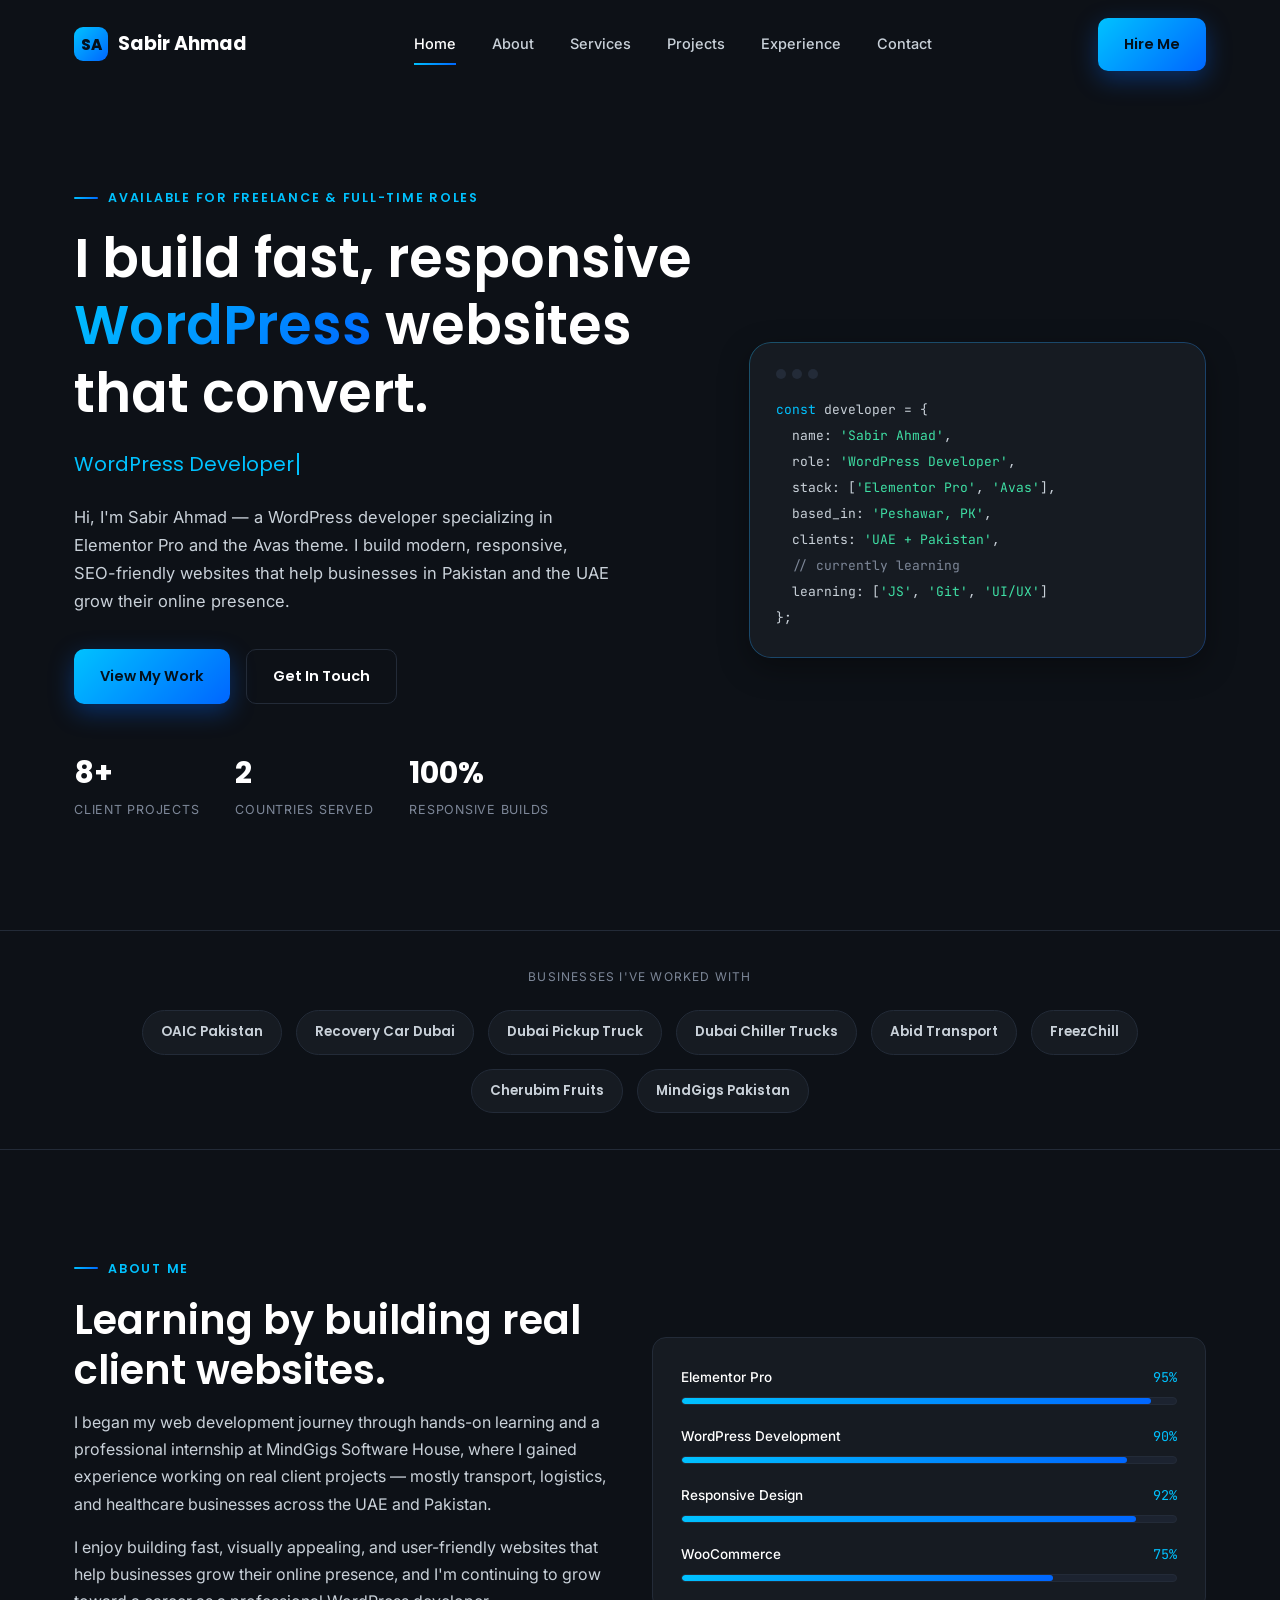
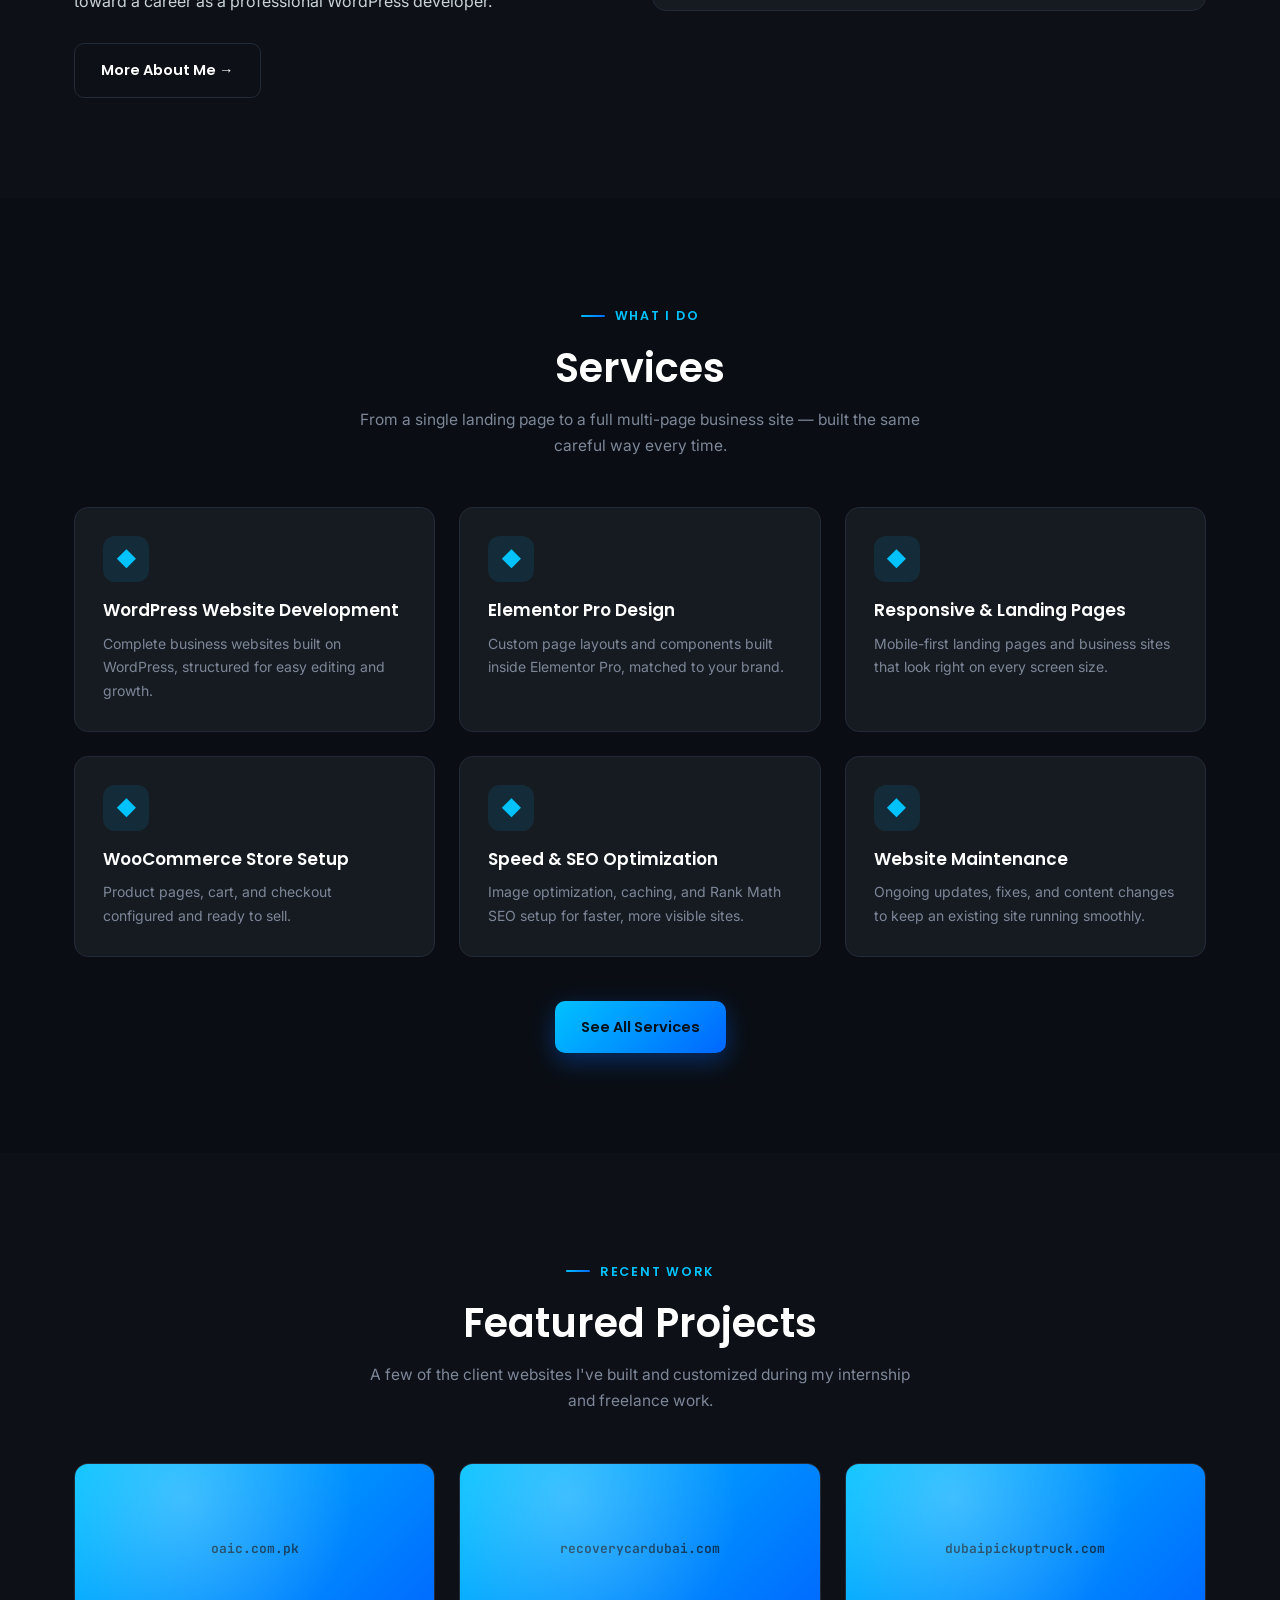
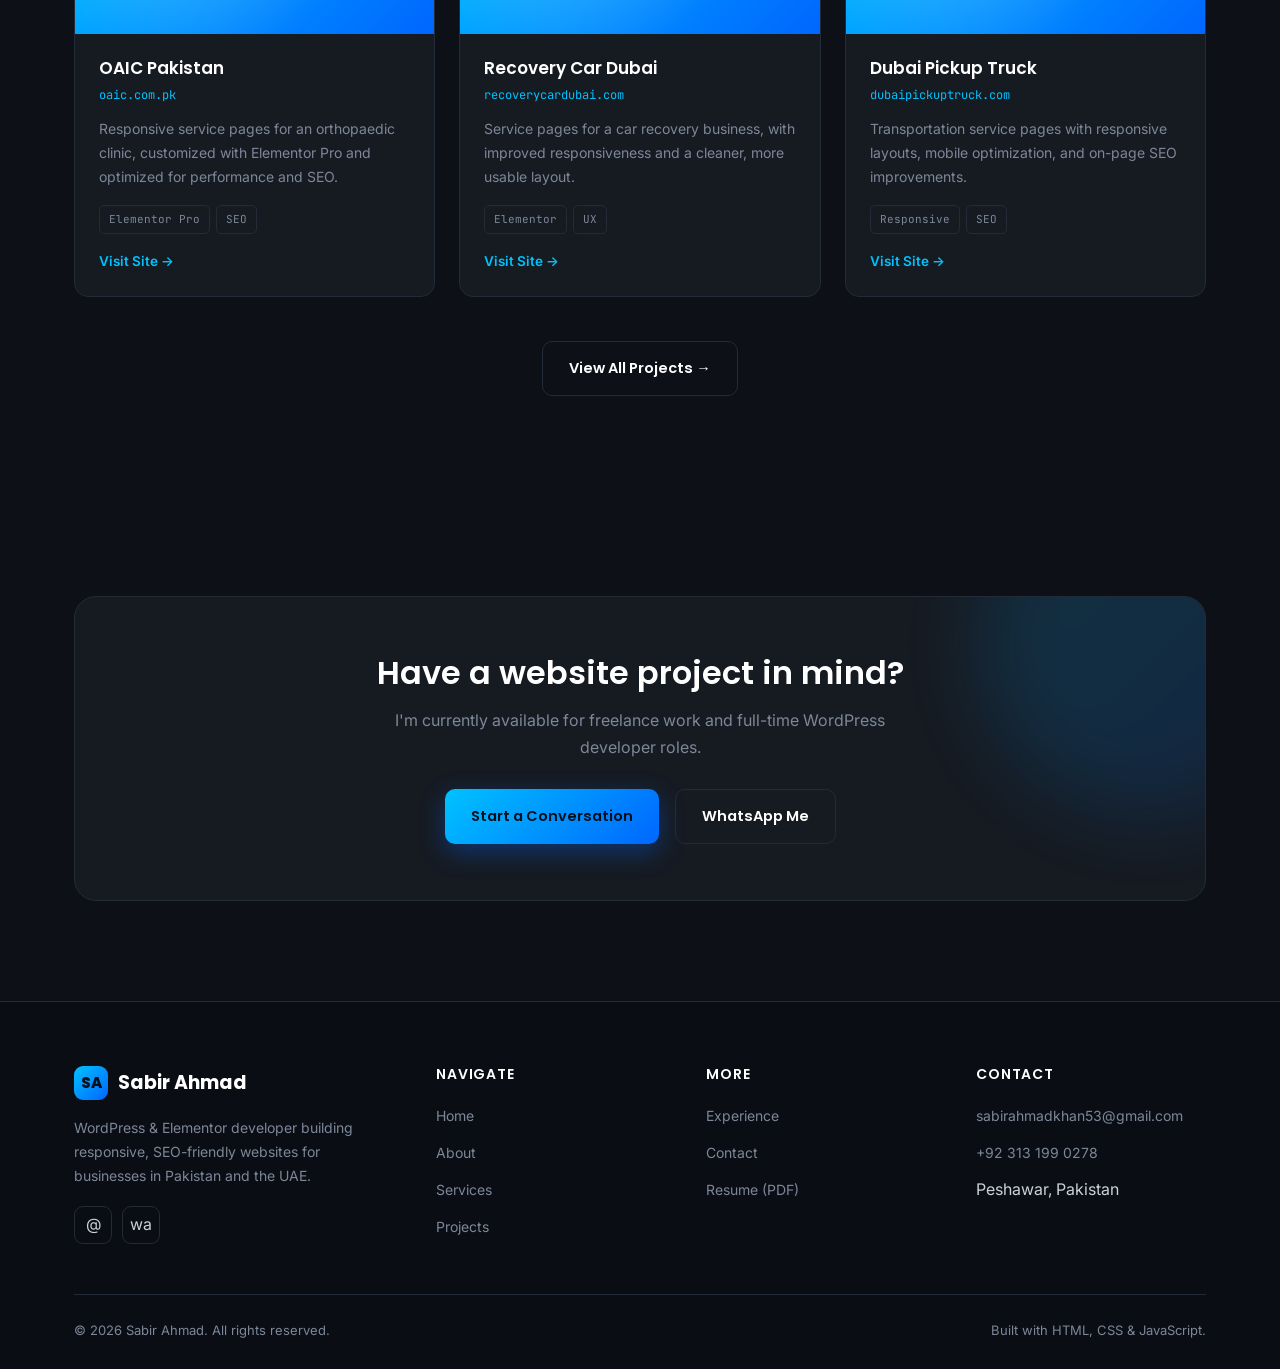
==== index.html @ bbc5834f "First commit" ====
<!DOCTYPE html>
<html lang="en">
<head>
<meta charset="UTF-8">
<meta name="viewport" content="width=device-width, initial-scale=1.0">
<title>Sabir Ahmad | WordPress &amp; Elementor Developer</title>
<meta name="description" content="Sabir Ahmad is a WordPress developer specializing in Elementor Pro and the Avas theme, building responsive, SEO-friendly websites for businesses in Pakistan and the UAE.">
<meta property="og:title" content="Sabir Ahmad | WordPress & Elementor Developer">
<meta property="og:description" content="Responsive, SEO-friendly WordPress websites built with Elementor Pro.">
<meta property="og:type" content="website">
<link rel="preconnect" href="https://fonts.googleapis.com">
<link rel="preconnect" href="https://fonts.gstatic.com" crossorigin>
<link href="https://fonts.googleapis.com/css2?family=Poppins:wght@500;600;700;800&family=Inter:wght@400;500;600&family=JetBrains+Mono:wght@400;500&display=swap" rel="stylesheet">
<link rel="stylesheet" href="css/style.css">
<link rel="stylesheet" href="css/responsive.css">
<link rel="stylesheet" href="css/animations.css">
</head>
<body>

<div class="loader"><div class="loader-mark">SA</div></div>

<header class="site-header">
  <div class="container nav-wrap">
    <a href="index.html" class="logo"><span class="mark">SA</span><span class="text">Sabir Ahmad</span></a>
    <nav class="nav-links">
      <a href="index.html" class="active">Home</a>
      <a href="about.html">About</a>
      <a href="services.html">Services</a>
      <a href="projects.html">Projects</a>
      <a href="experience.html">Experience</a>
      <a href="contact.html">Contact</a>
    </nav>
    <div class="nav-actions">
      <a href="contact.html" class="btn btn-primary">Hire Me</a>
      <button class="hamburger" aria-label="Toggle menu"><span></span><span></span><span></span></button>
    </div>
  </div>
</header>

<div class="mobile-menu">
  <a href="index.html">Home</a>
  <a href="about.html">About</a>
  <a href="services.html">Services</a>
  <a href="projects.html">Projects</a>
  <a href="experience.html">Experience</a>
  <a href="contact.html">Contact</a>
</div>

<main>
  <!-- HERO -->
  <section class="hero">
    <div class="container hero-grid">
      <div>
        <div class="eyebrow">Available for freelance &amp; full-time roles</div>
        <h1>I build fast, responsive <span class="grad">WordPress</span> websites that convert.</h1>
        <div class="typing-line">
          <span class="typing-text" data-words='["WordPress Developer", "Elementor Pro Specialist", "WooCommerce Setup Expert", "Freelance Web Designer"]'></span><span class="cursor"></span>
        </div>
        <p class="lead">Hi, I'm Sabir Ahmad — a WordPress developer specializing in Elementor Pro and the Avas theme. I build modern, responsive, SEO-friendly websites that help businesses in Pakistan and the UAE grow their online presence.</p>
        <div class="hero-ctas">
          <a href="projects.html" class="btn btn-primary">View My Work</a>
          <a href="contact.html" class="btn btn-outline">Get In Touch</a>
        </div>
        <div class="hero-stats">
          <div class="hero-stat">
            <div class="num"><span class="count" data-target="8" data-suffix="+">0</span></div>
            <div class="label">Client Projects</div>
          </div>
          <div class="hero-stat">
            <div class="num"><span class="count" data-target="2" data-suffix="">0</span></div>
            <div class="label">Countries Served</div>
          </div>
          <div class="hero-stat">
            <div class="num"><span class="count" data-target="100" data-suffix="%">0</span></div>
            <div class="label">Responsive Builds</div>
          </div>
        </div>
      </div>
      <div class="hero-visual reveal">
        <div class="window-bar"><span></span><span></span><span></span></div>
        <div class="code-block">
          <div><span class="key">const</span> developer = {</div>
          <div>&nbsp;&nbsp;name: <span class="str">'Sabir Ahmad'</span>,</div>
          <div>&nbsp;&nbsp;role: <span class="str">'WordPress Developer'</span>,</div>
          <div>&nbsp;&nbsp;stack: [<span class="str">'Elementor Pro'</span>, <span class="str">'Avas'</span>],</div>
          <div>&nbsp;&nbsp;based_in: <span class="str">'Peshawar, PK'</span>,</div>
          <div>&nbsp;&nbsp;clients: <span class="str">'UAE + Pakistan'</span>,</div>
          <div>&nbsp;&nbsp;<span class="com">// currently learning</span></div>
          <div>&nbsp;&nbsp;learning: [<span class="str">'JS'</span>, <span class="str">'Git'</span>, <span class="str">'UI/UX'</span>]</div>
          <div>};</div>
        </div>
      </div>
    </div>
  </section>

  <!-- CLIENT STRIP -->
  <section style="padding:0;">
    <div class="client-strip">
      <div class="container">
        <div class="label">Businesses I've Worked With</div>
        <div class="client-row">
          <span class="client-chip">OAIC Pakistan</span>
          <span class="client-chip">Recovery Car Dubai</span>
          <span class="client-chip">Dubai Pickup Truck</span>
          <span class="client-chip">Dubai Chiller Trucks</span>
          <span class="client-chip">Abid Transport</span>
          <span class="client-chip">FreezChill</span>
          <span class="client-chip">Cherubim Fruits</span>
          <span class="client-chip">MindGigs Pakistan</span>
        </div>
      </div>
    </div>
  </section>

  <!-- ABOUT PREVIEW -->
  <section>
    <div class="container">
      <div class="grid-2" style="align-items:center;">
        <div class="reveal">
          <div class="eyebrow">About Me</div>
          <h2 class="section-title">Learning by building real client websites.</h2>
          <p style="margin-bottom:16px;">I began my web development journey through hands-on learning and a professional internship at MindGigs Software House, where I gained experience working on real client projects — mostly transport, logistics, and healthcare businesses across the UAE and Pakistan.</p>
          <p style="margin-bottom:28px;">I enjoy building fast, visually appealing, and user-friendly websites that help businesses grow their online presence, and I'm continuing to grow toward a career as a professional WordPress developer.</p>
          <a href="about.html" class="btn btn-outline">More About Me →</a>
        </div>
        <div class="card reveal delay-1">
          <div class="skill-item">
            <div class="skill-top"><span class="name">Elementor Pro</span><span class="pct">95%</span></div>
            <div class="progress-track"><div class="progress-fill" data-value="95"></div></div>
          </div>
          <div class="skill-item">
            <div class="skill-top"><span class="name">WordPress Development</span><span class="pct">90%</span></div>
            <div class="progress-track"><div class="progress-fill" data-value="90"></div></div>
          </div>
          <div class="skill-item">
            <div class="skill-top"><span class="name">Responsive Design</span><span class="pct">92%</span></div>
            <div class="progress-track"><div class="progress-fill" data-value="92"></div></div>
          </div>
          <div class="skill-item" style="margin-bottom:0;">
            <div class="skill-top"><span class="name">WooCommerce</span><span class="pct">75%</span></div>
            <div class="progress-track"><div class="progress-fill" data-value="75"></div></div>
          </div>
        </div>
      </div>
    </div>
  </section>

  <!-- SERVICES PREVIEW -->
  <section style="background:var(--bg-alt);">
    <div class="container">
      <div class="section-head center">
        <div class="eyebrow">What I Do</div>
        <h2 class="section-title">Services</h2>
        <p class="section-sub">From a single landing page to a full multi-page business site — built the same careful way every time.</p>
      </div>
      <div class="grid-3">
        <div class="card reveal">
          <div class="icon">◆</div>
          <h3>WordPress Website Development</h3>
          <p>Complete business websites built on WordPress, structured for easy editing and growth.</p>
        </div>
        <div class="card reveal delay-1">
          <div class="icon">◆</div>
          <h3>Elementor Pro Design</h3>
          <p>Custom page layouts and components built inside Elementor Pro, matched to your brand.</p>
        </div>
        <div class="card reveal delay-2">
          <div class="icon">◆</div>
          <h3>Responsive &amp; Landing Pages</h3>
          <p>Mobile-first landing pages and business sites that look right on every screen size.</p>
        </div>
        <div class="card reveal">
          <div class="icon">◆</div>
          <h3>WooCommerce Store Setup</h3>
          <p>Product pages, cart, and checkout configured and ready to sell.</p>
        </div>
        <div class="card reveal delay-1">
          <div class="icon">◆</div>
          <h3>Speed &amp; SEO Optimization</h3>
          <p>Image optimization, caching, and Rank Math SEO setup for faster, more visible sites.</p>
        </div>
        <div class="card reveal delay-2">
          <div class="icon">◆</div>
          <h3>Website Maintenance</h3>
          <p>Ongoing updates, fixes, and content changes to keep an existing site running smoothly.</p>
        </div>
      </div>
      <div style="text-align:center; margin-top:44px;">
        <a href="services.html" class="btn btn-primary">See All Services</a>
      </div>
    </div>
  </section>

  <!-- FEATURED PROJECTS -->
  <section>
    <div class="container">
      <div class="section-head center">
        <div class="eyebrow">Recent Work</div>
        <h2 class="section-title">Featured Projects</h2>
        <p class="section-sub">A few of the client websites I've built and customized during my internship and freelance work.</p>
      </div>
      <div class="grid-3">
        <div class="project-card reveal">
          <div class="project-thumb"><span class="site">oaic.com.pk</span></div>
          <div class="project-body">
            <h3>OAIC Pakistan</h3>
            <span class="url">oaic.com.pk</span>
            <p>Responsive service pages for an orthopaedic clinic, customized with Elementor Pro and optimized for performance and SEO.</p>
            <div class="project-tags"><span>Elementor Pro</span><span>SEO</span></div>
            <div class="project-links"><a href="https://oaic.com.pk/" target="_blank" rel="noopener">Visit Site →</a></div>
          </div>
        </div>
        <div class="project-card reveal delay-1">
          <div class="project-thumb"><span class="site">recoverycardubai.com</span></div>
          <div class="project-body">
            <h3>Recovery Car Dubai</h3>
            <span class="url">recoverycardubai.com</span>
            <p>Service pages for a car recovery business, with improved responsiveness and a cleaner, more usable layout.</p>
            <div class="project-tags"><span>Elementor</span><span>UX</span></div>
            <div class="project-links"><a href="https://recoverycardubai.com/" target="_blank" rel="noopener">Visit Site →</a></div>
          </div>
        </div>
        <div class="project-card reveal delay-2">
          <div class="project-thumb"><span class="site">dubaipickuptruck.com</span></div>
          <div class="project-body">
            <h3>Dubai Pickup Truck</h3>
            <span class="url">dubaipickuptruck.com</span>
            <p>Transportation service pages with responsive layouts, mobile optimization, and on-page SEO improvements.</p>
            <div class="project-tags"><span>Responsive</span><span>SEO</span></div>
            <div class="project-links"><a href="https://dubaipickuptruck.com/" target="_blank" rel="noopener">Visit Site →</a></div>
          </div>
        </div>
      </div>
      <div style="text-align:center; margin-top:44px;">
        <a href="projects.html" class="btn btn-outline">View All Projects →</a>
      </div>
    </div>
  </section>

  <!-- CTA -->
  <section>
    <div class="container">
      <div class="cta-banner reveal">
        <h2>Have a website project in mind?</h2>
        <p>I'm currently available for freelance work and full-time WordPress developer roles.</p>
        <div class="cta-actions">
          <a href="contact.html" class="btn btn-primary">Start a Conversation</a>
          <a href="https://wa.me/923131990278" class="btn btn-outline" target="_blank" rel="noopener">WhatsApp Me</a>
        </div>
      </div>
    </div>
  </section>
</main>

<footer class="site-footer">
  <div class="container">
    <div class="footer-grid">
      <div class="footer-col">
        <a href="index.html" class="logo"><span class="mark">SA</span><span class="text">Sabir Ahmad</span></a>
        <p style="margin-top:16px;">WordPress &amp; Elementor developer building responsive, SEO-friendly websites for businesses in Pakistan and the UAE.</p>
        <div class="footer-social">
          <a href="mailto:sabirahmadkhan53@gmail.com" aria-label="Email">@</a>
          <a href="https://wa.me/923131990278" aria-label="WhatsApp" target="_blank" rel="noopener">wa</a>
        </div>
      </div>
      <div class="footer-col">
        <h4>Navigate</h4>
        <ul>
          <li><a href="index.html">Home</a></li>
          <li><a href="about.html">About</a></li>
          <li><a href="services.html">Services</a></li>
          <li><a href="projects.html">Projects</a></li>
        </ul>
      </div>
      <div class="footer-col">
        <h4>More</h4>
        <ul>
          <li><a href="experience.html">Experience</a></li>
          <li><a href="contact.html">Contact</a></li>
          <li><a href="resume/Sabir-Ahmad-CV.pdf">Resume (PDF)</a></li>
        </ul>
      </div>
      <div class="footer-col">
        <h4>Contact</h4>
        <ul>
          <li><a href="mailto:sabirahmadkhan53@gmail.com">sabirahmadkhan53@gmail.com</a></li>
          <li><a href="tel:+923131990278">+92 313 199 0278</a></li>
          <li>Peshawar, Pakistan</li>
        </ul>
      </div>
    </div>
    <div class="footer-bottom">
      <span>© <span class="current-year"></span> Sabir Ahmad. All rights reserved.</span>
      <span>Built with HTML, CSS &amp; JavaScript.</span>
    </div>
  </div>
</footer>

<div class="back-to-top" aria-label="Back to top">↑</div>

<script src="js/script.js"></script>
</body>
</html>
---- css/style.css ----
/* ===========================================================
   Sabir Ahmad — Portfolio — style.css
   =========================================================== */

:root{
  --bg:#0D1117;
  --bg-alt:#0A0E14;
  --card:#161B22;
  --card-alt:#1C2330;
  --border:#232B38;
  --primary:#00C2FF;
  --secondary:#0066FF;
  --gradient: linear-gradient(135deg, var(--primary), var(--secondary));
  --text:#FFFFFF;
  --text-muted:#C9D1D9;
  --text-dim:#7D8798;
  --success:#3FE0A5;
  --radius-sm:8px;
  --radius-md:14px;
  --radius-lg:22px;
  --shadow-card: 0 10px 30px rgba(0,0,0,0.35);
  --max-width:1180px;
  --font-heading:'Poppins', sans-serif;
  --font-body:'Inter', sans-serif;
}

*{ margin:0; padding:0; box-sizing:border-box; }

html{ scroll-behavior:smooth; }

body{
  background:var(--bg);
  color:var(--text-muted);
  font-family:var(--font-body);
  line-height:1.7;
  overflow-x:hidden;
  -webkit-font-smoothing:antialiased;
}

h1,h2,h3,h4,h5{
  font-family:var(--font-heading);
  color:var(--text);
  line-height:1.25;
  font-weight:600;
}

a{ text-decoration:none; color:inherit; }
ul{ list-style:none; }
img{ max-width:100%; display:block; }
button{ font-family:var(--font-body); cursor:pointer; border:none; background:none; }

.container{
  max-width:var(--max-width);
  margin:0 auto;
  padding:0 24px;
}

section{ padding:100px 0; position:relative; }
@media(max-width:768px){ section{ padding:70px 0; } }

.eyebrow{
  display:inline-flex;
  align-items:center;
  gap:10px;
  font-family:var(--font-heading);
  font-size:12.5px;
  font-weight:600;
  letter-spacing:0.14em;
  text-transform:uppercase;
  color:var(--primary);
  margin-bottom:16px;
}
.eyebrow::before{
  content:'';
  width:24px; height:2px;
  background:var(--gradient);
  border-radius:2px;
}

.section-title{
  font-size:clamp(28px,3.4vw,40px);
  margin-bottom:14px;
}
.section-sub{
  color:var(--text-dim);
  max-width:56ch;
  font-size:15.5px;
  margin-bottom:48px;
}
.section-head{ margin-bottom:48px; }
.section-head.center{ text-align:center; margin-left:auto; margin-right:auto; }
.section-head.center .section-sub{ margin-left:auto; margin-right:auto; }
.section-head.center .eyebrow{ justify-content:center; }

/* ---------- Buttons ---------- */
.btn{
  display:inline-flex;
  align-items:center;
  gap:8px;
  font-family:var(--font-heading);
  font-weight:600;
  font-size:14.5px;
  padding:14px 26px;
  border-radius:10px;
  transition:transform .25s ease, box-shadow .25s ease, background .25s ease, color .25s ease;
  white-space:nowrap;
}
.btn-primary{
  background:var(--gradient);
  color:#04101B;
  box-shadow:0 8px 24px rgba(0,102,255,0.35);
}
.btn-primary:hover{ transform:translateY(-2px); box-shadow:0 12px 30px rgba(0,194,255,0.45); }
.btn-outline{
  border:1.5px solid var(--border);
  color:var(--text);
}
.btn-outline:hover{ border-color:var(--primary); color:var(--primary); transform:translateY(-2px); }
.btn-block{ width:100%; justify-content:center; }

/* ---------- Header / Nav ---------- */
.site-header{
  position:fixed;
  top:0; left:0; right:0;
  z-index:1000;
  padding:18px 0;
  transition:background .3s ease, padding .3s ease, box-shadow .3s ease;
}
.site-header.scrolled{
  background:rgba(13,17,23,0.88);
  backdrop-filter:blur(12px);
  padding:12px 0;
  box-shadow:0 6px 24px rgba(0,0,0,0.35);
  border-bottom:1px solid var(--border);
}
.nav-wrap{
  display:flex;
  align-items:center;
  justify-content:space-between;
}
.logo{
  font-family:var(--font-heading);
  font-weight:700;
  font-size:19px;
  color:var(--text);
  display:flex;
  align-items:center;
  gap:10px;
}
.logo .mark{
  width:34px; height:34px;
  border-radius:9px;
  background:var(--gradient);
  display:flex; align-items:center; justify-content:center;
  color:#04101B; font-weight:800; font-size:15px;
}
.nav-links{
  display:flex;
  gap:36px;
  font-size:14.5px;
  font-weight:500;
  color:var(--text-muted);
}
.nav-links a{ position:relative; padding:4px 0; transition:color .2s ease; }
.nav-links a::after{
  content:'';
  position:absolute; left:0; bottom:-4px;
  width:0; height:2px;
  background:var(--gradient);
  transition:width .25s ease;
}
.nav-links a:hover, .nav-links a.active{ color:var(--text); }
.nav-links a:hover::after, .nav-links a.active::after{ width:100%; }

.nav-actions{ display:flex; align-items:center; gap:18px; }
.hamburger{
  display:none;
  flex-direction:column;
  gap:5px;
  width:26px;
  z-index:1200;
}
.hamburger span{
  height:2px; width:100%; background:var(--text); border-radius:2px;
  transition:transform .3s ease, opacity .3s ease;
}
.mobile-menu{
  position:fixed; inset:0;
  background:var(--bg-alt);
  z-index:1100;
  display:flex; flex-direction:column;
  align-items:center; justify-content:center;
  gap:32px;
  transform:translateY(-100%);
  transition:transform .35s ease;
}
.mobile-menu.open{ transform:translateY(0); }
.mobile-menu a{ font-family:var(--font-heading); font-size:22px; color:var(--text); }

@media(max-width:900px){
  .nav-links{ display:none; }
  .hamburger{ display:flex; }
  .nav-actions .btn{ display:none; }
}

/* ---------- Hero ---------- */
.hero{
  padding:180px 0 110px;
  position:relative;
}
.hero-grid{
  display:grid;
  grid-template-columns:1.15fr 0.85fr;
  gap:56px;
  align-items:center;
}
@media(max-width:900px){ .hero-grid{ grid-template-columns:1fr; } .hero{ padding-top:140px; } }

.hero h1{
  font-size:clamp(32px,5vw,54px);
  margin-bottom:20px;
}
.hero h1 .grad{
  background:var(--gradient);
  -webkit-background-clip:text;
  background-clip:text;
  color:transparent;
}
.typing-line{
  font-family:var(--font-heading);
  font-size:clamp(16px,2vw,20px);
  color:var(--primary);
  min-height:28px;
  margin-bottom:22px;
  display:flex;
  align-items:center;
}
.typing-line .cursor{
  display:inline-block;
  width:2px; height:1.1em;
  background:var(--primary);
  margin-left:3px;
  animation:blink 1s steps(1) infinite;
}
.hero p.lead{
  font-size:16.5px;
  max-width:54ch;
  margin-bottom:34px;
}
.hero-ctas{ display:flex; gap:16px; flex-wrap:wrap; margin-bottom:44px; }

.hero-stats{
  display:flex;
  gap:36px;
  flex-wrap:wrap;
}
.hero-stat .num{
  font-family:var(--font-heading);
  font-size:30px; font-weight:700; color:var(--text);
}
.hero-stat .num .plus{ color:var(--primary); }
.hero-stat .label{ font-size:12.5px; color:var(--text-dim); text-transform:uppercase; letter-spacing:0.06em; }

.hero-visual{
  background:var(--card);
  border:1px solid var(--border);
  border-radius:var(--radius-lg);
  padding:26px;
  box-shadow:var(--shadow-card);
  position:relative;
}
.hero-visual::before{
  content:'';
  position:absolute; inset:-1px;
  border-radius:var(--radius-lg);
  padding:1px;
  background:var(--gradient);
  opacity:0.25;
  -webkit-mask:linear-gradient(#fff 0 0) content-box, linear-gradient(#fff 0 0);
  -webkit-mask-composite:xor; mask-composite:exclude;
  pointer-events:none;
}
.window-bar{ display:flex; gap:6px; margin-bottom:18px; }
.window-bar span{ width:10px; height:10px; border-radius:50%; background:var(--border); }
.code-block{
  font-family:'JetBrains Mono', monospace;
  font-size:13px;
  line-height:2;
  color:var(--text-muted);
}
.code-block .key{ color:var(--primary); }
.code-block .str{ color:var(--success); }
.code-block .com{ color:var(--text-dim); }

/* ---------- Client strip ---------- */
.client-strip{
  border-top:1px solid var(--border);
  border-bottom:1px solid var(--border);
  padding:36px 0;
}
.client-strip .label{
  font-size:12px; text-transform:uppercase; letter-spacing:0.1em;
  color:var(--text-dim); margin-bottom:22px; text-align:center;
}
.client-row{
  display:flex; flex-wrap:wrap; justify-content:center; gap:14px;
}
.client-chip{
  font-family:var(--font-heading);
  font-size:13.5px; font-weight:600;
  color:var(--text-muted);
  border:1px solid var(--border);
  padding:10px 18px;
  border-radius:999px;
  background:var(--card);
}

/* ---------- Cards: skills / services ---------- */
.grid-3{ display:grid; grid-template-columns:repeat(3,1fr); gap:24px; }
.grid-4{ display:grid; grid-template-columns:repeat(4,1fr); gap:22px; }
.grid-2{ display:grid; grid-template-columns:1fr 1fr; gap:24px; }
@media(max-width:900px){ .grid-3{ grid-template-columns:repeat(2,1fr); } .grid-4{ grid-template-columns:repeat(2,1fr); } }
@media(max-width:620px){ .grid-3, .grid-4, .grid-2{ grid-template-columns:1fr; } }

.card{
  background:var(--card);
  border:1px solid var(--border);
  border-radius:var(--radius-md);
  padding:28px;
  transition:transform .3s ease, border-color .3s ease, box-shadow .3s ease;
}
.card:hover{ transform:translateY(-6px); border-color:rgba(0,194,255,0.35); box-shadow:var(--shadow-card); }
.card .icon{
  width:46px; height:46px;
  border-radius:12px;
  background:rgba(0,194,255,0.1);
  color:var(--primary);
  display:flex; align-items:center; justify-content:center;
  font-size:20px;
  margin-bottom:18px;
}
.card h3{ font-size:17px; margin-bottom:10px; }
.card p{ font-size:14px; color:var(--text-dim); }

/* ---------- Skills / progress bars ---------- */
.skill-item{ margin-bottom:20px; }
.skill-top{ display:flex; justify-content:space-between; font-size:13.5px; margin-bottom:8px; }
.skill-top .name{ color:var(--text); font-weight:500; }
.skill-top .pct{ color:var(--primary); font-family:'JetBrains Mono',monospace; }
.progress-track{
  height:8px; border-radius:6px; background:var(--card-alt);
  overflow:hidden; border:1px solid var(--border);
}
.progress-fill{
  height:100%;
  border-radius:6px;
  background:var(--gradient);
  width:0%;
  transition:width 1.2s cubic-bezier(.25,.9,.35,1);
}

.tag-cloud{ display:flex; flex-wrap:wrap; gap:10px; }
.tag-pill{
  font-size:13px; font-weight:500;
  padding:8px 16px;
  border-radius:999px;
  background:var(--card);
  border:1px solid var(--border);
  color:var(--text-muted);
}

/* ---------- Stats counters ---------- */
.counter-strip{
  display:grid; grid-template-columns:repeat(4,1fr); gap:24px;
  background:var(--card);
  border:1px solid var(--border);
  border-radius:var(--radius-lg);
  padding:40px 24px;
}
@media(max-width:700px){ .counter-strip{ grid-template-columns:repeat(2,1fr); } }
.counter-item{ text-align:center; }
.counter-item .count{
  font-family:var(--font-heading);
  font-size:38px; font-weight:700;
  background:var(--gradient); -webkit-background-clip:text; background-clip:text; color:transparent;
}
.counter-item .clabel{ font-size:13px; color:var(--text-dim); margin-top:6px; }

/* ---------- Timeline (experience) ---------- */
.timeline{ position:relative; padding-left:36px; }
.timeline::before{
  content:''; position:absolute; left:9px; top:6px; bottom:6px; width:2px;
  background:linear-gradient(var(--primary), var(--secondary));
  opacity:0.4;
}
.timeline-item{ position:relative; padding-bottom:44px; }
.timeline-item:last-child{ padding-bottom:0; }
.timeline-dot{
  position:absolute; left:-36px; top:2px;
  width:20px; height:20px; border-radius:50%;
  background:var(--bg); border:3px solid var(--primary);
}
.timeline-item .date{
  font-family:'JetBrains Mono',monospace; font-size:12px; color:var(--primary); margin-bottom:6px; display:block;
}
.timeline-item h3{ font-size:18px; margin-bottom:4px; }
.timeline-item .org{ font-size:14px; color:var(--text-dim); margin-bottom:12px; }
.timeline-item ul{ font-size:14px; }
.timeline-item ul li{ padding:4px 0; padding-left:18px; position:relative; }
.timeline-item ul li::before{ content:'—'; position:absolute; left:0; color:var(--primary); }

/* ---------- Projects ---------- */
.project-card{
  background:var(--card);
  border:1px solid var(--border);
  border-radius:var(--radius-md);
  overflow:hidden;
  transition:transform .3s ease, box-shadow .3s ease;
}
.project-card:hover{ transform:translateY(-6px); box-shadow:var(--shadow-card); }
.project-thumb{
  height:170px;
  background:var(--gradient);
  position:relative;
  display:flex; align-items:center; justify-content:center;
  overflow:hidden;
}
.project-thumb span.site{
  font-family:'JetBrains Mono',monospace;
  font-size:13px;
  color:rgba(4,16,27,0.75);
  font-weight:600;
}
.project-thumb::after{
  content:''; position:absolute; inset:0;
  background:radial-gradient(circle at 30% 20%, rgba(255,255,255,0.25), transparent 60%);
}
.project-body{ padding:24px; }
.project-body h3{ font-size:17px; margin-bottom:6px; }
.project-body .url{ font-family:'JetBrains Mono',monospace; font-size:12px; color:var(--primary); margin-bottom:12px; display:block; }
.project-body p{ font-size:14px; color:var(--text-dim); margin-bottom:16px; }
.project-tags{ display:flex; flex-wrap:wrap; gap:6px; margin-bottom:16px; }
.project-tags span{
  font-size:11px; font-family:'JetBrains Mono',monospace;
  border:1px solid var(--border); padding:4px 9px; border-radius:5px; color:var(--text-dim);
}
.project-links{ display:flex; gap:14px; font-size:13.5px; font-weight:600; }
.project-links a{ color:var(--primary); display:flex; align-items:center; gap:6px; }
.project-links a:hover{ text-decoration:underline; }

.filter-bar{ display:flex; gap:10px; flex-wrap:wrap; margin-bottom:40px; }
.filter-btn{
  font-size:13.5px; font-weight:600; font-family:var(--font-heading);
  padding:9px 18px; border-radius:999px;
  border:1px solid var(--border); color:var(--text-muted);
  transition:all .25s ease;
}
.filter-btn.active, .filter-btn:hover{ background:var(--gradient); color:#04101B; border-color:transparent; }

/* ---------- Contact ---------- */
.contact-grid{ display:grid; grid-template-columns:0.85fr 1.15fr; gap:48px; }
@media(max-width:850px){ .contact-grid{ grid-template-columns:1fr; } }
.contact-info-item{
  display:flex; gap:16px; align-items:flex-start;
  padding:18px 0; border-bottom:1px solid var(--border);
}
.contact-info-item:last-child{ border-bottom:none; }
.contact-info-item .icon{
  width:42px; height:42px; border-radius:10px;
  background:rgba(0,194,255,0.1); color:var(--primary);
  display:flex; align-items:center; justify-content:center; flex-shrink:0;
}
.contact-info-item .k{ font-size:12px; text-transform:uppercase; letter-spacing:0.08em; color:var(--text-dim); margin-bottom:4px; }
.contact-info-item .v{ font-size:15px; color:var(--text); font-weight:500; }
.contact-info-item .v:hover{ color:var(--primary); }

.form-group{ margin-bottom:20px; }
.form-group label{ display:block; font-size:13px; color:var(--text-dim); margin-bottom:8px; }
.form-group input, .form-group textarea, .form-group select{
  width:100%;
  background:var(--card);
  border:1px solid var(--border);
  border-radius:9px;
  padding:14px 16px;
  color:var(--text);
  font-family:var(--font-body);
  font-size:14.5px;
  transition:border-color .2s ease;
}
.form-group input:focus, .form-group textarea:focus, .form-group select:focus{
  outline:none; border-color:var(--primary);
}
.form-group textarea{ resize:vertical; min-height:130px; }
.form-note{ font-size:13px; color:var(--text-dim); margin-top:14px; }
.form-success{
  display:none;
  background:rgba(63,224,165,0.1);
  border:1px solid rgba(63,224,165,0.35);
  color:var(--success);
  padding:14px 18px;
  border-radius:9px;
  font-size:14px;
  margin-bottom:20px;
}
.form-success.show{ display:block; }

/* ---------- CTA banner ---------- */
.cta-banner{
  background:var(--card);
  border:1px solid var(--border);
  border-radius:var(--radius-lg);
  padding:56px 40px;
  text-align:center;
  position:relative;
  overflow:hidden;
}
.cta-banner::before{
  content:''; position:absolute; top:-40%; right:-10%;
  width:340px; height:340px; border-radius:50%;
  background:var(--gradient); opacity:0.14; filter:blur(40px);
}
.cta-banner h2{ font-size:clamp(24px,3vw,32px); margin-bottom:14px; }
.cta-banner p{ max-width:50ch; margin:0 auto 28px; color:var(--text-dim); }
.cta-actions{ display:flex; gap:16px; justify-content:center; flex-wrap:wrap; position:relative; z-index:1; }

/* ---------- Footer ---------- */
.site-footer{
  border-top:1px solid var(--border);
  padding:64px 0 28px;
  background:var(--bg-alt);
}
.footer-grid{
  display:grid; grid-template-columns:1.4fr 1fr 1fr 1fr; gap:40px;
  margin-bottom:44px;
}
@media(max-width:800px){ .footer-grid{ grid-template-columns:1fr 1fr; } }
@media(max-width:520px){ .footer-grid{ grid-template-columns:1fr; } }
.footer-col h4{ font-size:14px; margin-bottom:18px; text-transform:uppercase; letter-spacing:0.06em; color:var(--text); }
.footer-col p{ font-size:14px; color:var(--text-dim); max-width:32ch; }
.footer-col ul li{ margin-bottom:10px; }
.footer-col ul li a{ font-size:14px; color:var(--text-dim); transition:color .2s ease; }
.footer-col ul li a:hover{ color:var(--primary); }
.footer-social{ display:flex; gap:10px; margin-top:18px; }
.footer-social a{
  width:38px; height:38px; border-radius:9px;
  border:1px solid var(--border);
  display:flex; align-items:center; justify-content:center;
  color:var(--text-muted); transition:all .2s ease;
}
.footer-social a:hover{ border-color:var(--primary); color:var(--primary); }
.footer-bottom{
  border-top:1px solid var(--border);
  padding-top:24px;
  display:flex; justify-content:space-between; align-items:center; flex-wrap:wrap; gap:12px;
  font-size:13px; color:var(--text-dim);
}

/* ---------- Back to top ---------- */
.back-to-top{
  position:fixed; bottom:28px; right:28px; z-index:900;
  width:46px; height:46px; border-radius:50%;
  background:var(--gradient); color:#04101B;
  display:flex; align-items:center; justify-content:center;
  font-size:18px; font-weight:700;
  box-shadow:0 10px 24px rgba(0,102,255,0.4);
  opacity:0; visibility:hidden; transform:translateY(10px);
  transition:all .3s ease;
}
.back-to-top.show{ opacity:1; visibility:visible; transform:translateY(0); }

/* ---------- Loader ---------- */
.loader{
  position:fixed; inset:0; z-index:3000;
  background:var(--bg);
  display:flex; align-items:center; justify-content:center;
  transition:opacity .5s ease, visibility .5s ease;
}
.loader.hidden{ opacity:0; visibility:hidden; }
.loader-mark{
  width:56px; height:56px; border-radius:16px;
  background:var(--gradient);
  display:flex; align-items:center; justify-content:center;
  color:#04101B; font-family:var(--font-heading); font-weight:800; font-size:22px;
  animation:pulseScale 1.1s ease-in-out infinite;
}

/* ---------- FAQ accordion ---------- */
.faq-item{
  border:1px solid var(--border);
  border-radius:12px;
  margin-bottom:14px;
  overflow:hidden;
  background:var(--card);
}
.faq-q{
  display:flex; align-items:center; justify-content:space-between;
  padding:20px 22px; font-family:var(--font-heading); font-size:15px; color:var(--text);
}
.faq-q .plus{ font-size:20px; color:var(--primary); transition:transform .3s ease; }
.faq-item.open .faq-q .plus{ transform:rotate(45deg); }
.faq-a{
  max-height:0; overflow:hidden; transition:max-height .3s ease;
  padding:0 22px;
  font-size:14px; color:var(--text-dim);
}
.faq-item.open .faq-a{ max-height:220px; padding-bottom:20px; }

/* ---------- 404 ---------- */
.notfound{
  min-height:100vh; display:flex; flex-direction:column;
  align-items:center; justify-content:center; text-align:center;
  padding:140px 24px 60px;
}
.notfound .code{
  font-family:var(--font-heading); font-weight:800;
  font-size:clamp(80px,16vw,160px);
  background:var(--gradient); -webkit-background-clip:text; background-clip:text; color:transparent;
  line-height:1;
}

/* ---------- Page hero (inner pages) ---------- */
.page-hero{ padding:170px 0 70px; text-align:center; }
.page-hero .eyebrow{ justify-content:center; }
.page-hero h1{ font-size:clamp(30px,4.4vw,46px); }
.page-hero p{ max-width:56ch; margin:16px auto 0; color:var(--text-dim); }
---- css/responsive.css ----
/* ===========================================================
   responsive.css — breakpoint refinements
   =========================================================== */

@media(max-width:1024px){
  .hero-stats{ gap:26px; }
  .footer-grid{ gap:28px; }
}

@media(max-width:900px){
  .contact-grid{ gap:32px; }
  .hero-visual{ order:-1; }
}

@media(max-width:768px){
  section{ padding:64px 0; }
  .section-sub{ margin-bottom:32px; }
  .hero-ctas .btn{ width:100%; justify-content:center; }
  .cta-actions .btn{ width:100%; justify-content:center; }
  .counter-strip{ padding:28px 18px; }
  .counter-item .count{ font-size:28px; }
}

@media(max-width:520px){
  .container{ padding:0 18px; }
  .hero-stats{ gap:20px; }
  .hero-stat .num{ font-size:24px; }
  .logo span.text{ font-size:16px; }
  .back-to-top{ right:16px; bottom:16px; width:42px; height:42px; }
  .cta-banner{ padding:40px 22px; }
  .page-hero{ padding:150px 0 50px; }
}

/* Print styles for resume-friendly pages */
@media print{
  .site-header, .site-footer, .back-to-top, .mobile-menu, .loader{ display:none !important; }
  body{ background:#fff; color:#111; }
}
---- css/animations.css ----
/* ===========================================================
   animations.css — keyframes & motion utilities
   =========================================================== */

@keyframes blink{
  0%, 50%{ opacity:1; }
  51%, 100%{ opacity:0; }
}

@keyframes pulseScale{
  0%, 100%{ transform:scale(1); opacity:1; }
  50%{ transform:scale(0.85); opacity:0.7; }
}

@keyframes fadeInUp{
  from{ opacity:0; transform:translateY(28px); }
  to{ opacity:1; transform:translateY(0); }
}

@keyframes floatY{
  0%, 100%{ transform:translateY(0); }
  50%{ transform:translateY(-10px); }
}

@keyframes spinSlow{
  from{ transform:rotate(0deg); }
  to{ transform:rotate(360deg); }
}

/* Scroll reveal: JS toggles .in-view on elements with .reveal */
.reveal{
  opacity:0;
  transform:translateY(28px);
  transition:opacity .7s ease, transform .7s ease;
}
.reveal.in-view{
  opacity:1;
  transform:translateY(0);
}
.reveal.delay-1.in-view{ transition-delay:.1s; }
.reveal.delay-2.in-view{ transition-delay:.2s; }
.reveal.delay-3.in-view{ transition-delay:.3s; }
.reveal.delay-4.in-view{ transition-delay:.4s; }

.float{ animation:floatY 4s ease-in-out infinite; }

.hero-visual{ animation:fadeInUp .8s ease both; }

@media (prefers-reduced-motion: reduce){
  *{ animation-duration:0.01ms !important; transition-duration:0.01ms !important; }
  .reveal{ opacity:1; transform:none; }
}
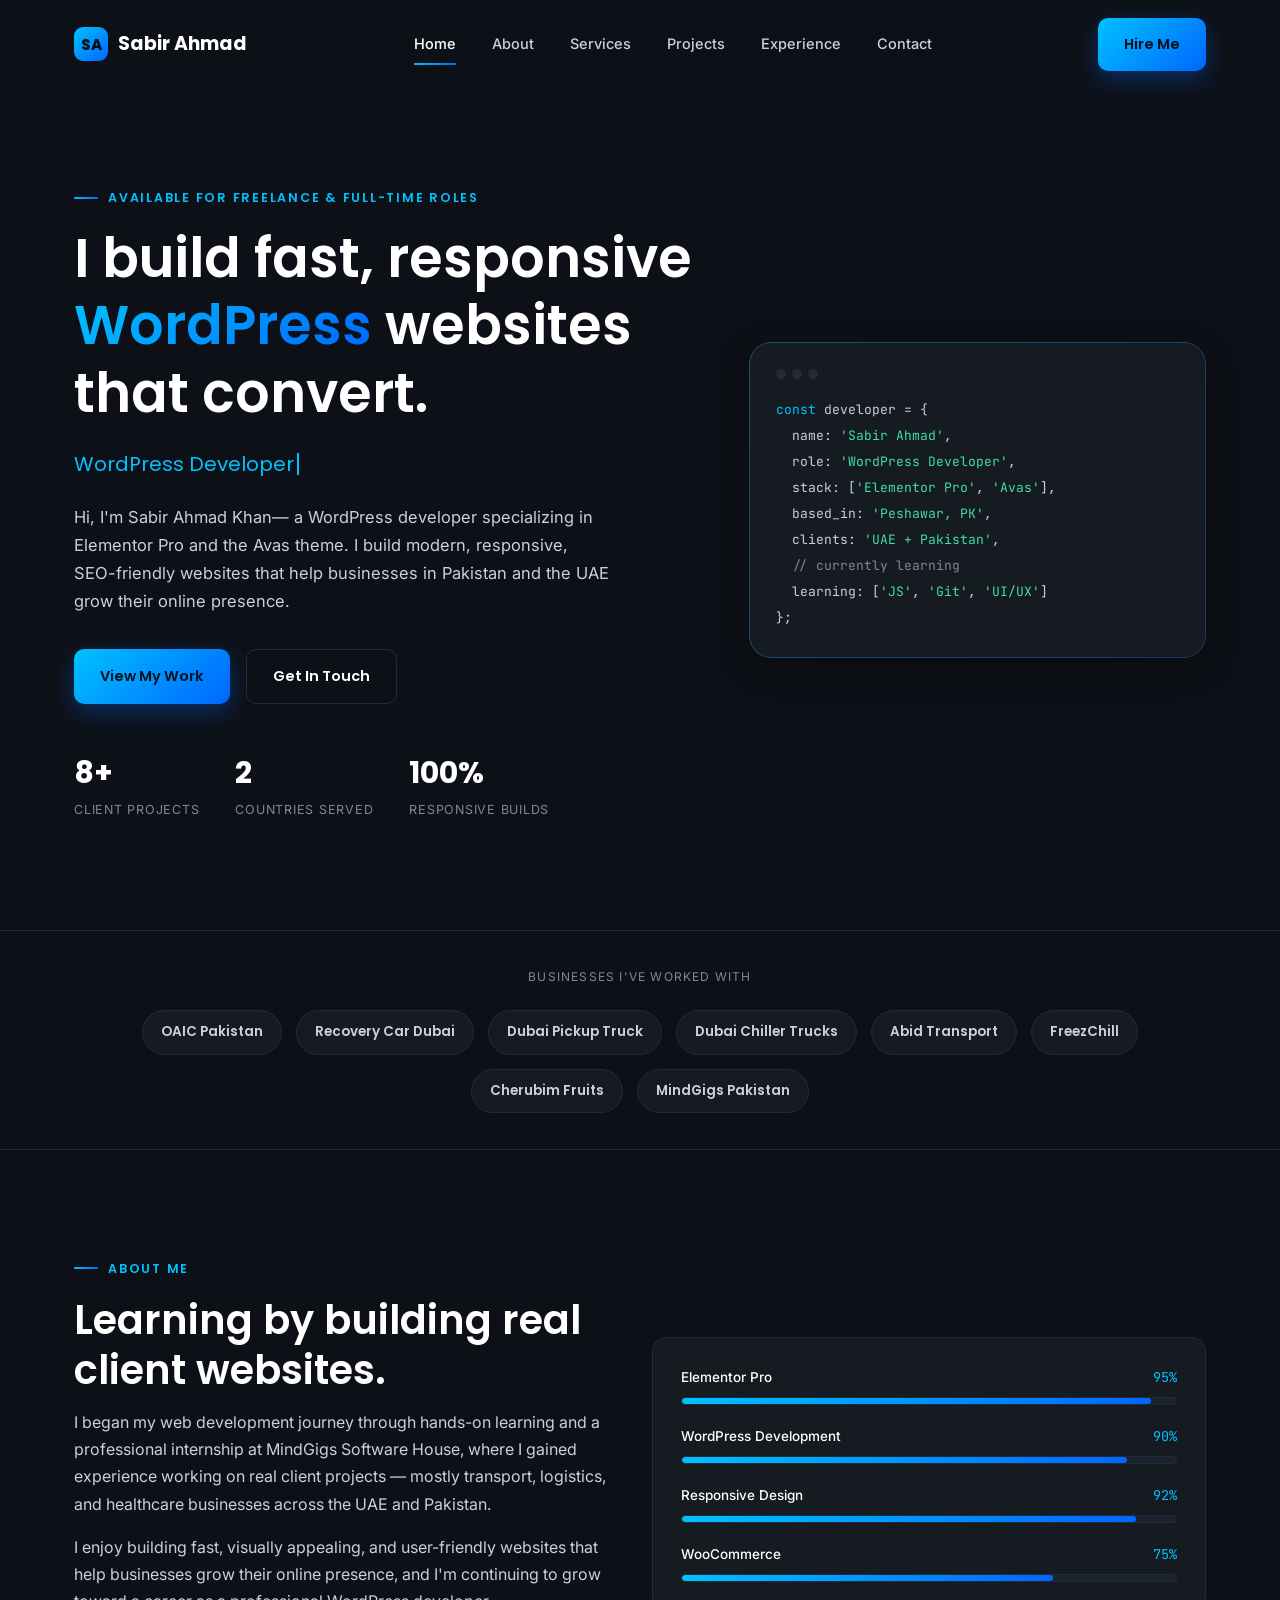
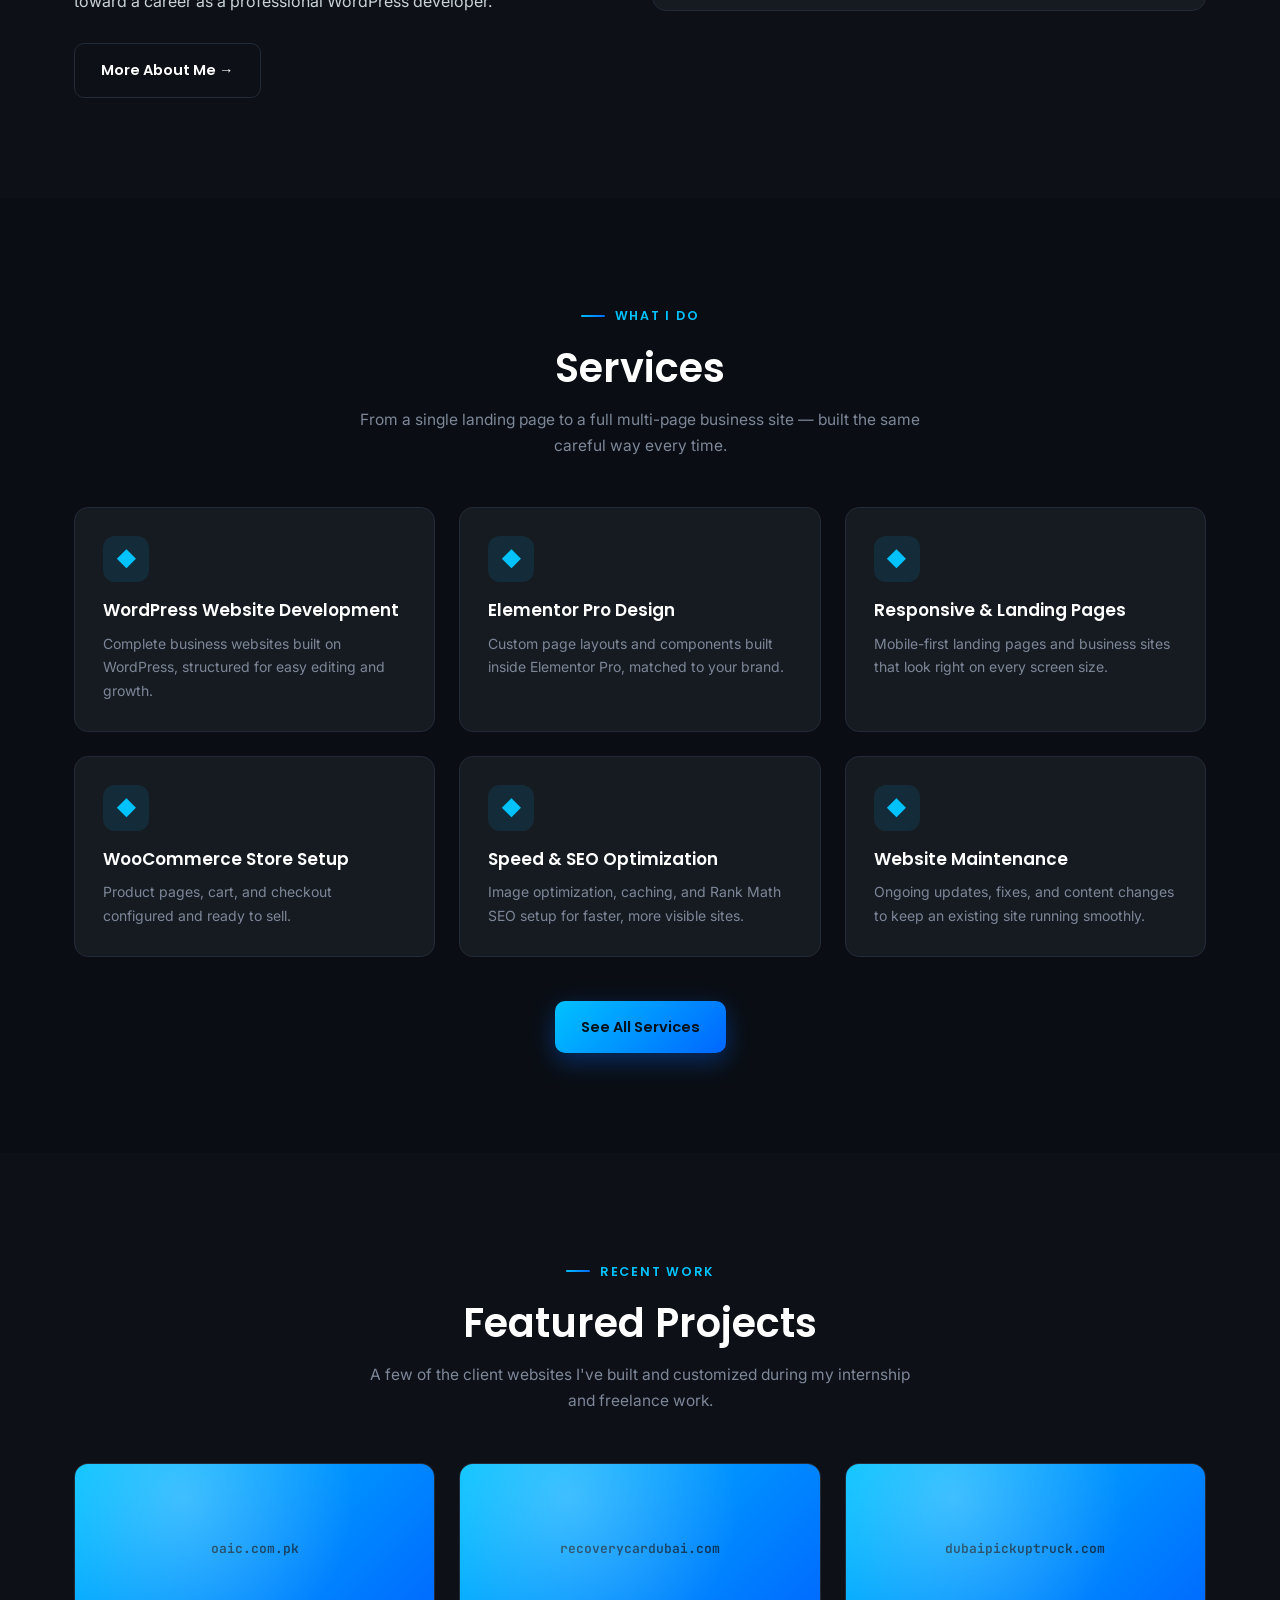
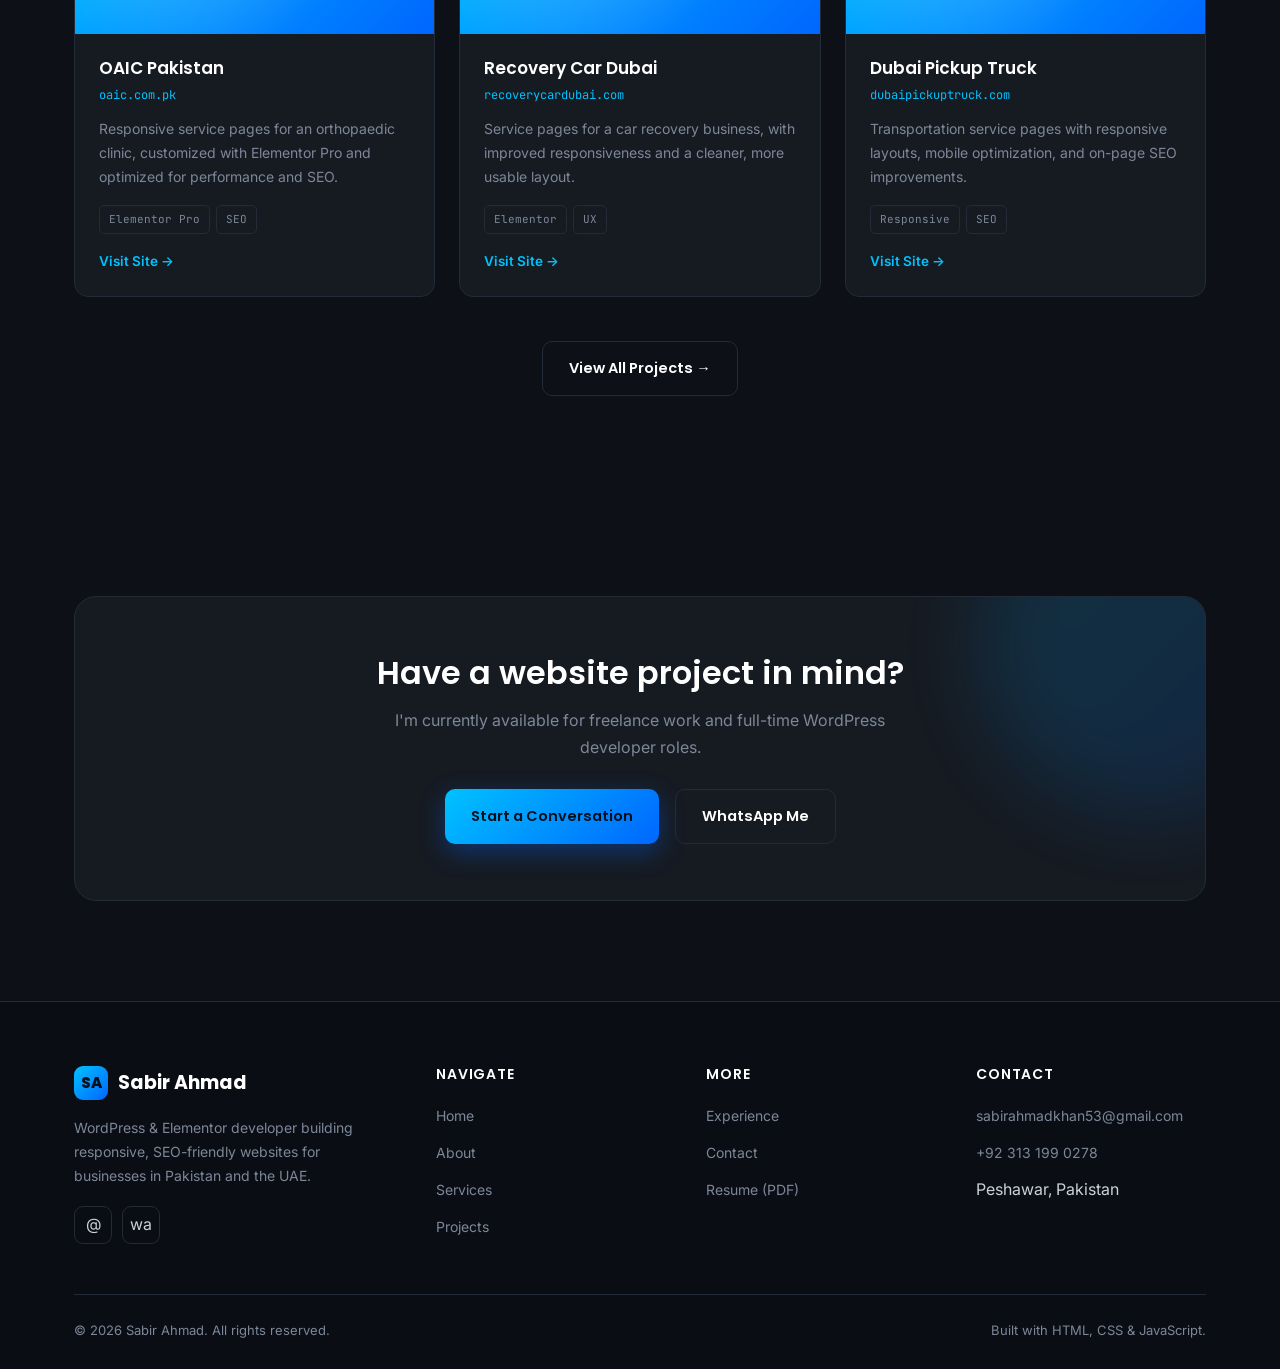
==== commit 2be61d6c: "first" ====
--- a/index.html
+++ b/index.html
@@ -56,7 +56,7 @@
         <div class="typing-line">
           <span class="typing-text" data-words='["WordPress Developer", "Elementor Pro Specialist", "WooCommerce Setup Expert", "Freelance Web Designer"]'></span><span class="cursor"></span>
         </div>
-        <p class="lead">Hi, I'm Sabir Ahmad — a WordPress developer specializing in Elementor Pro and the Avas theme. I build modern, responsive, SEO-friendly websites that help businesses in Pakistan and the UAE grow their online presence.</p>
+        <p class="lead">Hi, I'm Sabir Ahmad Khan— a WordPress developer specializing in Elementor Pro and the Avas theme. I build modern, responsive, SEO-friendly websites that help businesses in Pakistan and the UAE grow their online presence.</p>
         <div class="hero-ctas">
           <a href="projects.html" class="btn btn-primary">View My Work</a>
           <a href="contact.html" class="btn btn-outline">Get In Touch</a>
